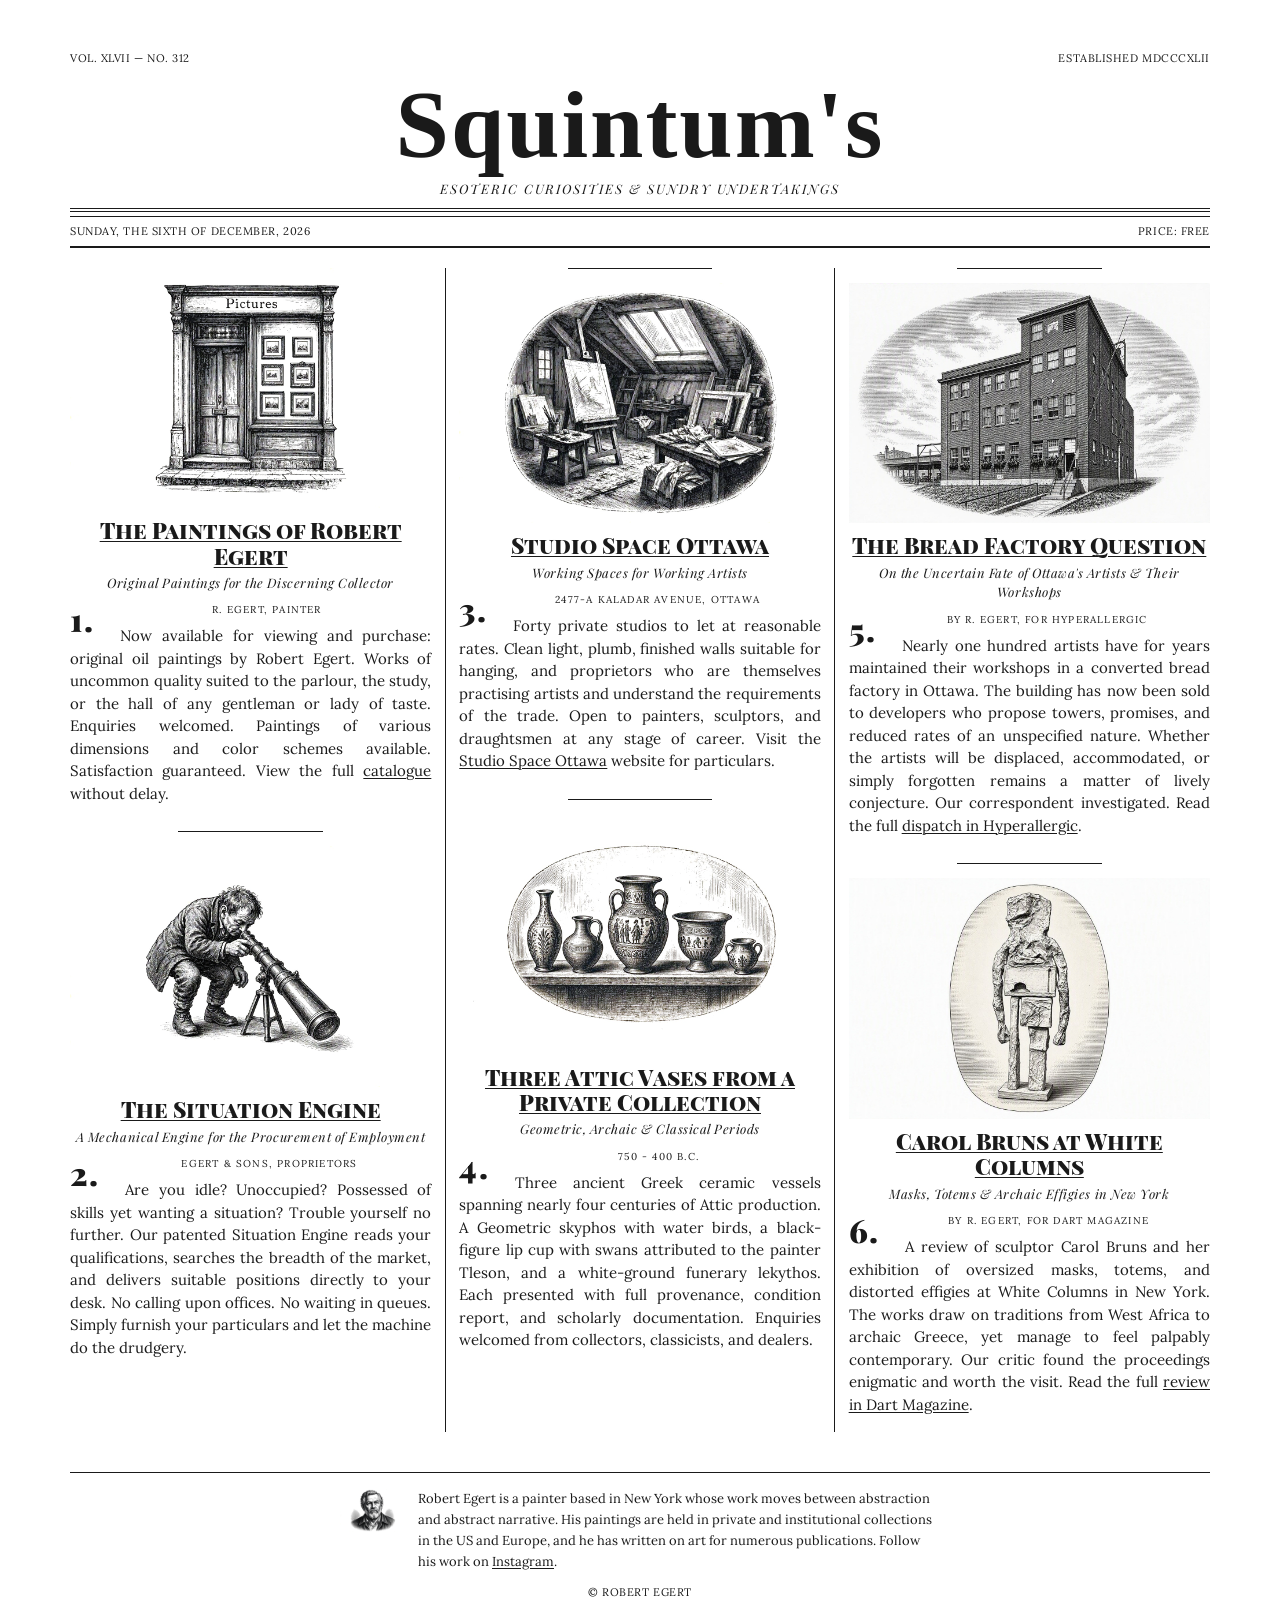
==== index.html @ ec03ce43 "Add Hyperallergic and Dart Magazine articles with illustrations Co-Authored-By: Claude Opus 4.6 <nor" ====
<!DOCTYPE html>
<html lang="en">
<head>
<meta charset="UTF-8">
<meta name="viewport" content="width=device-width, initial-scale=1.0">
<title>Squintum's — A Cabinet of Esoteric Curiosities</title>
<meta name="description" content="Squintum's: original paintings by Robert Egert, the Situation-Finding Engine, Studio Space Ottawa, and sundry curiosities collected for the discerning reader.">
<link rel="canonical" href="https://squintum.com/">

<!-- Open Graph -->
<meta property="og:type" content="website">
<meta property="og:url" content="https://squintum.com/">
<meta property="og:title" content="Squintum's">
<meta property="og:description" content="A Cabinet and Repository of Esoteric Curiosities and Sundry Undertakings. Original paintings, employment engines, artist studios, and more.">
<meta property="og:image" content="https://squintum.com/picture-gallery.jpg">
<meta property="og:image:width" content="1200">
<meta property="og:image:alt" content="The gallery of Robert Egert, painter">
<meta property="og:site_name" content="Squintum's">
<meta property="og:locale" content="en_US">

<!-- Twitter Card -->
<meta name="twitter:card" content="summary_large_image">
<meta name="twitter:title" content="Squintum's">
<meta name="twitter:description" content="A Cabinet and Repository of Esoteric Curiosities and Sundry Undertakings.">
<meta name="twitter:image" content="https://squintum.com/picture-gallery.jpg">

<!-- JSON-LD Structured Data -->
<script type="application/ld+json">
{
  "@context": "https://schema.org",
  "@type": "WebSite",
  "name": "Squintum's",
  "alternateName": "Squintum",
  "url": "https://squintum.com",
  "description": "A Cabinet and Repository of Esoteric Curiosities and Sundry Undertakings",
  "publisher": {
    "@type": "Person",
    "name": "Robert Egert",
    "url": "https://robertegert.com"
  }
}
</script>

<link rel="preconnect" href="https://fonts.googleapis.com">
<link rel="preconnect" href="https://fonts.gstatic.com" crossorigin>
<link href="https://fonts.googleapis.com/css2?family=Playfair+Display:ital,wght@0,400;0,700;0,900;1,400&family=Playfair+Display+SC:wght@400;700;900&family=Old+Standard+TT:ital,wght@0,400;0,700;1,400&family=Lora:ital,wght@0,400;0,700;1,400&display=swap" rel="stylesheet">
<style>
  *,
  *::before,
  *::after {
    margin: 0;
    padding: 0;
    box-sizing: border-box;
  }

  body {
    background-color: #ffffff;
    font-family: 'Lora', 'Georgia', serif;
    color: #1a1a1a;
    line-height: 1.5;
    font-size: 15px;
  }

  .page {
    max-width: 1200px;
    margin: 0 auto;
    padding: 20px 30px 60px;
  }

  /* ---- HEADER ---- */

  .masthead {
    text-align: center;
    padding: 30px 0 10px;
    border-bottom: 4px double #1a1a1a;
    margin-bottom: 4px;
  }

  .masthead-top {
    display: flex;
    justify-content: space-between;
    align-items: center;
    font-size: 11px;
    letter-spacing: 0.05em;
    text-transform: uppercase;
    margin-bottom: 10px;
  }

  .masthead h1 {
    font-family: 'Old Standard TT', 'Georgia', serif;
    font-size: clamp(48px, 8vw, 96px);
    font-weight: 700;
    line-height: 1;
    letter-spacing: 0.02em;
    margin: 0;
  }

  .masthead-subtitle {
    font-family: 'Playfair Display', serif;
    font-size: 13px;
    font-style: italic;
    letter-spacing: 0.15em;
    text-transform: uppercase;
    margin-top: 6px;
  }

  .masthead-rule {
    border: none;
    border-top: 1px solid #1a1a1a;
    margin: 0;
  }

  .masthead-info {
    display: flex;
    justify-content: space-between;
    font-size: 11px;
    letter-spacing: 0.05em;
    text-transform: uppercase;
    padding: 6px 0;
    border-bottom: 2px solid #1a1a1a;
    margin-bottom: 20px;
  }

  /* ---- COLUMNS ---- */

  .columns {
    column-count: 3;
    column-gap: 28px;
    column-rule: 1px solid #1a1a1a;
  }

  /* ---- ARTICLES ---- */

  .article {
    break-inside: avoid;
    margin-bottom: 10px;
    padding-bottom: 10px;
  }

  .article-divider {
    border: none;
    border-top: 1px solid #1a1a1a;
    width: 40%;
    margin: 0 auto 14px;
  }

  .article img {
    display: block;
    width: 100%;
    height: auto;
    margin-bottom: 10px;
  }

  .article h2 {
    font-family: 'Playfair Display SC', serif;
    font-size: 22px;
    font-weight: 900;
    line-height: 1.15;
    text-align: center;
    margin-bottom: 4px;
  }

  .article h3 {
    font-family: 'Playfair Display', serif;
    font-size: 13px;
    font-weight: 400;
    font-style: italic;
    text-align: center;
    margin-bottom: 10px;
    letter-spacing: 0.04em;
  }

  .article p {
    text-align: justify;
    text-indent: 1.2em;
    margin-bottom: 6px;
    hyphens: auto;
  }

  .columns {
    counter-reset: article-num;
  }

  .article {
    counter-increment: article-num;
  }

  .article p:first-of-type {
    text-indent: 0;
  }

  .article p:first-of-type::before {
    content: counter(article-num) ".";
    font-family: 'Playfair Display', serif;
    font-size: 3.2em;
    float: left;
    line-height: 0.8;
    margin: 4px 8px 0 0;
    font-weight: 900;
  }

  .article .byline {
    font-size: 10px;
    text-align: center;
    text-transform: uppercase;
    letter-spacing: 0.12em;
    margin-bottom: 8px;
    font-style: normal;
  }

  .article a {
    color: inherit;
    text-decoration: underline;
    text-decoration-thickness: 1px;
    text-underline-offset: 2px;
  }

  .article a:hover {
    text-decoration-thickness: 2px;
  }

  /* ---- FOOTER ---- */

  .site-footer {
    border-top: 1px solid #1a1a1a;
    margin-top: 40px;
    padding-top: 16px;
    display: flex;
    flex-direction: column;
    align-items: center;
  }

  .footer-bio {
    display: flex;
    align-items: flex-start;
    gap: 14px;
    max-width: 600px;
  }

  .footer-bio img {
    width: 64px;
    height: auto;
    flex-shrink: 0;
  }

  .footer-bio p {
    font-size: 13px;
    line-height: 1.6;
    text-align: left;
    margin: 0;
  }

  .site-footer .copyright {
    font-size: 11px;
    letter-spacing: 0.05em;
    text-transform: uppercase;
    margin-top: 12px;
  }

  .site-footer a {
    color: inherit;
    text-decoration: underline;
    text-decoration-thickness: 1px;
    text-underline-offset: 2px;
  }

  .site-footer a:hover {
    text-decoration-thickness: 2px;
  }

  /* ---- RESPONSIVE ---- */

  @media (max-width: 900px) {
    .columns {
      column-count: 2;
    }
    .page {
      padding: 15px 20px 40px;
    }
  }

  @media (max-width: 560px) {
    .columns {
      column-count: 1;
    }
    .page {
      padding: 10px 15px 30px;
    }
    .masthead h1 {
      font-size: 42px;
    }
    .masthead-top,
    .masthead-info {
      flex-direction: column;
      align-items: center;
      gap: 2px;
    }
  }
</style>
</head>
<body>
<div class="page">

  <header class="masthead">
    <div class="masthead-top">
      <span>Vol. XLVII &mdash; No. 312</span>
      <span>Established MDCCCXLII</span>
    </div>
    <h1>Squintum's</h1>
    <p class="masthead-subtitle">Esoteric Curiosities &amp; Sundry Undertakings</p>
  </header>
  <hr class="masthead-rule">
  <div class="masthead-info">
    <span id="pub-date"></span>
<span>Price: Free</span>
  </div>

  <div class="columns">

    <article class="article">
      <a href="https://robertegert.com"><img src="picture-gallery.jpg" alt="The gallery of Robert Egert, painter"></a>
      <h2><a href="https://robertegert.com">The Paintings of Robert Egert</a></h2>
      <h3>Original Paintings for the Discerning Collector</h3>
      <p class="byline">R. Egert, Painter</p>
      <p>Now available for viewing and purchase: original oil paintings by Robert Egert. Works of uncommon quality suited to the parlour, the study, or the hall of any gentleman or lady of taste. Enquiries welcomed. Paintings of various dimensions and color schemes available. Satisfaction guaranteed. View the full <a href="https://robertegert.com">catalogue</a> without delay.</p>
    </article>

    <article class="article">
      <hr class="article-divider">
      <a href="https://job-search-frontend.pages.dev"><img src="telescope-man.jpg" alt="A man searching the horizon through a telescope"></a>
      <h2><a href="https://job-search-frontend.pages.dev">The Situation Engine</a></h2>
      <h3>A Mechanical Engine for the Procurement of Employment</h3>
      <p class="byline">Egert &amp; Sons, Proprietors</p>
      <p>Are you idle? Unoccupied? Possessed of skills yet wanting a situation? Trouble yourself no further. Our patented Situation Engine reads your qualifications, searches the breadth of the market, and delivers suitable positions directly to your desk. No calling upon offices. No waiting in queues. Simply furnish your particulars and let the machine do the drudgery.</p>
    </article>

    <article class="article">
      <hr class="article-divider">
      <a href="https://sso-website.pages.dev"><img src="studio.jpg" alt="An artist's studio, cluttered with easels and canvasses"></a>
      <h2><a href="https://sso-website.pages.dev">Studio Space Ottawa</a></h2>
      <h3>Working Spaces for Working Artists</h3>
      <p class="byline">2477-A Kaladar Avenue, Ottawa</p>
      <p>Forty private studios to let at reasonable rates. Clean light, plumb, finished walls suitable for hanging, and proprietors who are themselves practising artists and understand the requirements of the trade. Open to painters, sculptors, and draughtsmen at any stage of career. Visit the <a href="https://sso-website.pages.dev">Studio Space Ottawa</a> website for particulars.</p>
    </article>

    <article class="article">
      <hr class="article-divider">
      <a href="https://greek-vases-site.pages.dev"><img src="vases-illustration.jpg" alt="Five ancient Greek vases arranged on a shelf, rendered in engraving style"></a>
      <h2><a href="https://greek-vases-site.pages.dev">Three Attic Vases from a Private Collection</a></h2>
      <h3>Geometric, Archaic &amp; Classical Periods</h3>
      <p class="byline">750 - 400 B.C.</p>
      <p>Three ancient Greek ceramic vessels spanning nearly four centuries of Attic production. A Geometric skyphos with water birds, a black-figure lip cup with swans attributed to the painter Tleson, and a white-ground funerary lekythos. Each presented with full provenance, condition report, and scholarly documentation. Enquiries welcomed from collectors, classicists, and dealers.</p>
    </article>

    <article class="article">
      <hr class="article-divider">
      <a href="https://hyperallergic.com/ottawa-bread-factory-turned-artists-studios-faces-uncertain-future/"><img src="hyperallergic.jpg" alt="The Enriched Bread Artists building in Ottawa"></a>
      <h2><a href="https://hyperallergic.com/ottawa-bread-factory-turned-artists-studios-faces-uncertain-future/">The Bread Factory Question</a></h2>
      <h3>On the Uncertain Fate of Ottawa's Artists &amp; Their Workshops</h3>
      <p class="byline">By R. Egert, for Hyperallergic</p>
      <p>Nearly one hundred artists have for years maintained their workshops in a converted bread factory in Ottawa. The building has now been sold to developers who propose towers, promises, and reduced rates of an unspecified nature. Whether the artists will be displaced, accommodated, or simply forgotten remains a matter of lively conjecture. Our correspondent investigated. Read the full <a href="https://hyperallergic.com/ottawa-bread-factory-turned-artists-studios-faces-uncertain-future/">dispatch in Hyperallergic</a>.</p>
    </article>

    <article class="article">
      <hr class="article-divider">
      <a href="https://dartmagazine.com/?p=2984"><img src="dart-international.jpg" alt="A sculptural effigy by Carol Bruns"></a>
      <h2><a href="https://dartmagazine.com/?p=2984">Carol Bruns at White Columns</a></h2>
      <h3>Masks, Totems &amp; Archaic Effigies in New York</h3>
      <p class="byline">By R. Egert, for Dart Magazine</p>
      <p>A review of sculptor Carol Bruns and her exhibition of oversized masks, totems, and distorted effigies at White Columns in New York. The works draw on traditions from West Africa to archaic Greece, yet manage to feel palpably contemporary. Our critic found the proceedings enigmatic and worth the visit. Read the full <a href="https://dartmagazine.com/?p=2984">review in Dart Magazine</a>.</p>
    </article>

  </div>

  <footer class="site-footer">
    <div class="footer-bio">
      <img src="un-homme-profound.jpg" alt="Portrait of Robert Egert">
      <p>Robert Egert is a painter based in New York whose work moves between abstraction and abstract narrative. His paintings are held in private and institutional collections in the US and Europe, and he has written on art for numerous publications. Follow his work on <a href="https://www.instagram.com/robert_egert/">Instagram</a>.</p>
    </div>
    <p class="copyright">&copy; Robert Egert</p>
  </footer>

</div>
<script>
  (function () {
    var ordinals = ["First","Second","Third","Fourth","Fifth","Sixth","Seventh","Eighth","Ninth","Tenth",
      "Eleventh","Twelfth","Thirteenth","Fourteenth","Fifteenth","Sixteenth","Seventeenth","Eighteenth","Nineteenth","Twentieth",
      "Twenty-First","Twenty-Second","Twenty-Third","Twenty-Fourth","Twenty-Fifth","Twenty-Sixth","Twenty-Seventh","Twenty-Eighth","Twenty-Ninth","Thirtieth","Thirty-First"];
    var today = new Date();
    var weekday = today.toLocaleDateString('en-US', { weekday: 'long' });
    var month = today.toLocaleDateString('en-US', { month: 'long' });
    var day = ordinals[today.getDate() - 1];
    var year = today.getFullYear();
    document.getElementById('pub-date').textContent = weekday + ', the ' + day + ' of ' + month + ', ' + year;
  })();
</script>
</body>
</html>
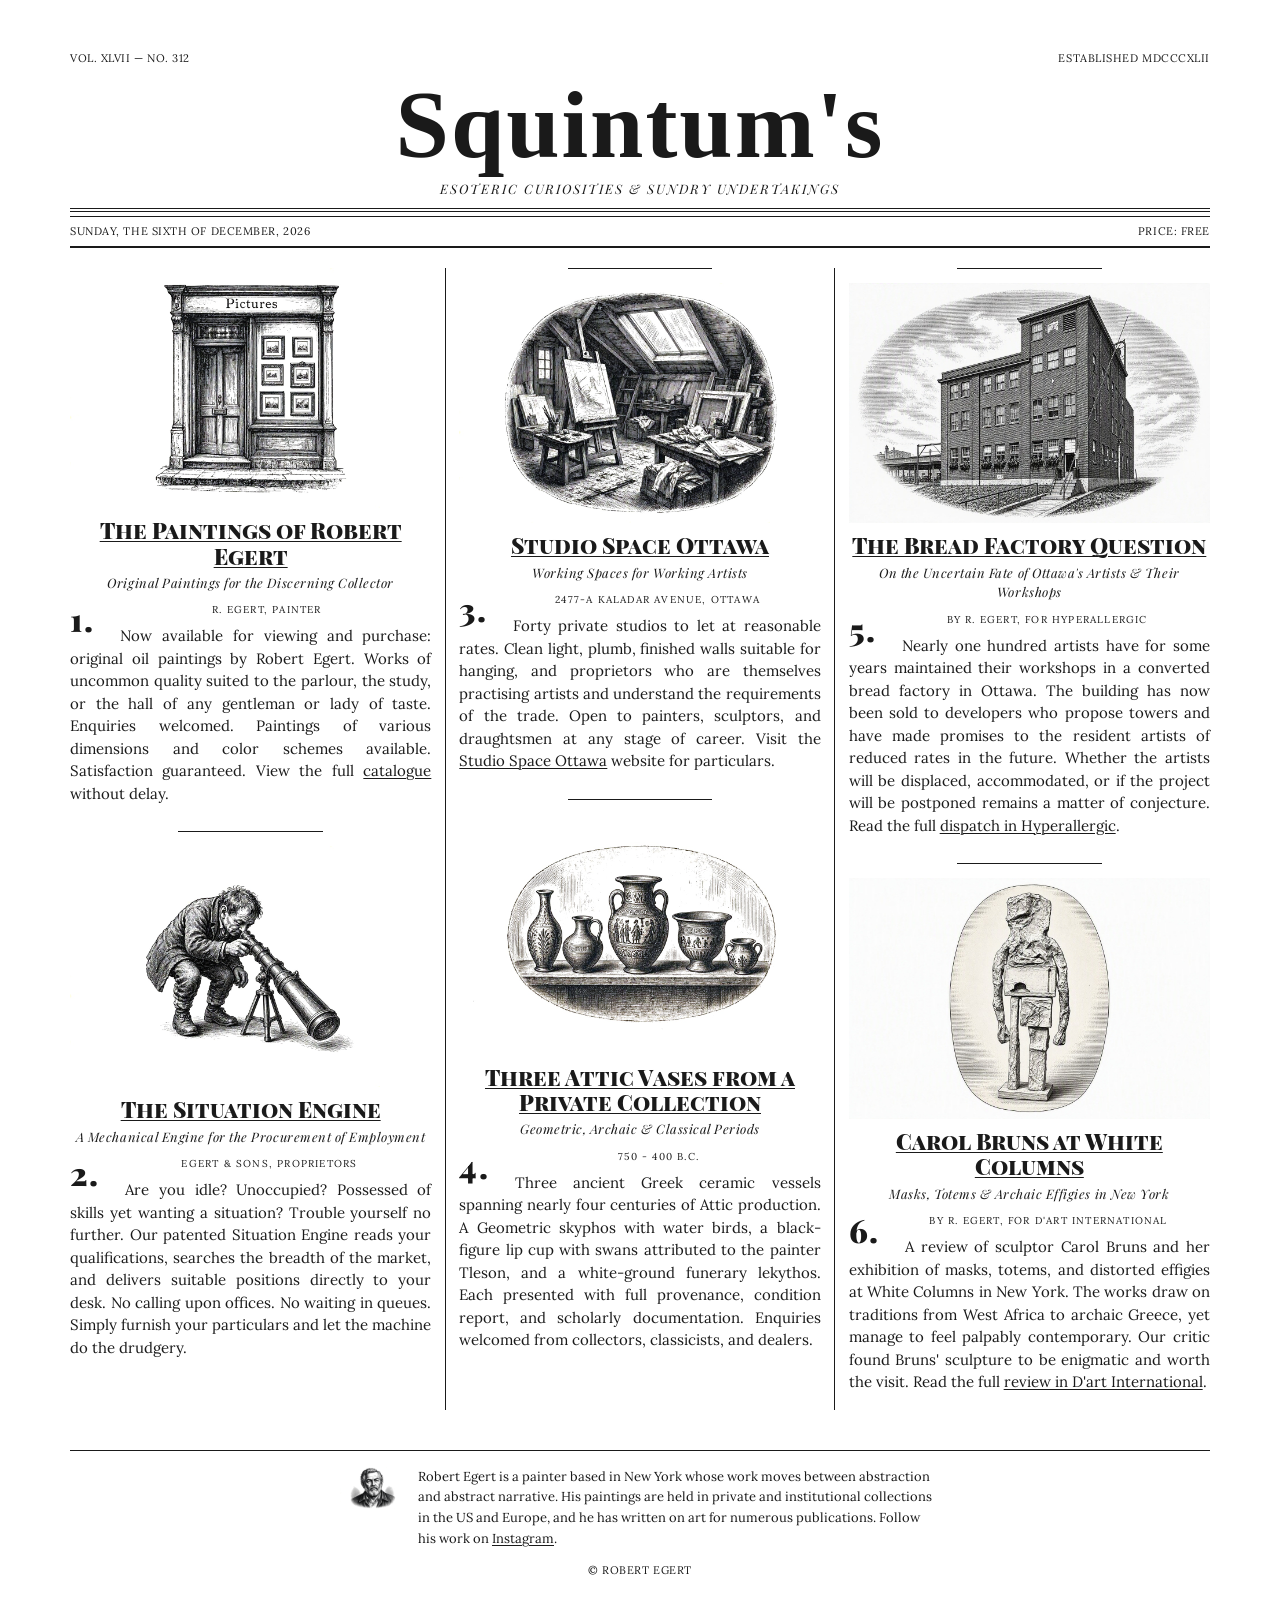
==== commit 88d25060: "Edit Hyperallergic and D'art International article copy Co-Authored-By: Claude Opus 4.6 <noreply@ant" ====
--- a/index.html
+++ b/index.html
@@ -358,7 +358,7 @@
       <h2><a href="https://hyperallergic.com/ottawa-bread-factory-turned-artists-studios-faces-uncertain-future/">The Bread Factory Question</a></h2>
       <h3>On the Uncertain Fate of Ottawa's Artists &amp; Their Workshops</h3>
       <p class="byline">By R. Egert, for Hyperallergic</p>
-      <p>Nearly one hundred artists have for years maintained their workshops in a converted bread factory in Ottawa. The building has now been sold to developers who propose towers, promises, and reduced rates of an unspecified nature. Whether the artists will be displaced, accommodated, or simply forgotten remains a matter of lively conjecture. Our correspondent investigated. Read the full <a href="https://hyperallergic.com/ottawa-bread-factory-turned-artists-studios-faces-uncertain-future/">dispatch in Hyperallergic</a>.</p>
+      <p>Nearly one hundred artists have for some years maintained their workshops in a converted bread factory in Ottawa. The building has now been sold to developers who propose towers and have made promises to the resident artists of reduced rates in the future. Whether the artists will be displaced, accommodated, or if the project will be postponed remains a matter of conjecture. Read the full <a href="https://hyperallergic.com/ottawa-bread-factory-turned-artists-studios-faces-uncertain-future/">dispatch in Hyperallergic</a>.</p>
     </article>
 
     <article class="article">
@@ -366,8 +366,8 @@
       <a href="https://dartmagazine.com/?p=2984"><img src="dart-international.jpg" alt="A sculptural effigy by Carol Bruns"></a>
       <h2><a href="https://dartmagazine.com/?p=2984">Carol Bruns at White Columns</a></h2>
       <h3>Masks, Totems &amp; Archaic Effigies in New York</h3>
-      <p class="byline">By R. Egert, for Dart Magazine</p>
-      <p>A review of sculptor Carol Bruns and her exhibition of oversized masks, totems, and distorted effigies at White Columns in New York. The works draw on traditions from West Africa to archaic Greece, yet manage to feel palpably contemporary. Our critic found the proceedings enigmatic and worth the visit. Read the full <a href="https://dartmagazine.com/?p=2984">review in Dart Magazine</a>.</p>
+      <p class="byline">By R. Egert, for D'art International</p>
+      <p>A review of sculptor Carol Bruns and her exhibition of masks, totems, and distorted effigies at White Columns in New York. The works draw on traditions from West Africa to archaic Greece, yet manage to feel palpably contemporary. Our critic found Bruns' sculpture to be enigmatic and worth the visit. Read the full <a href="https://dartmagazine.com/?p=2984">review in D'art International</a>.</p>
     </article>
 
   </div>
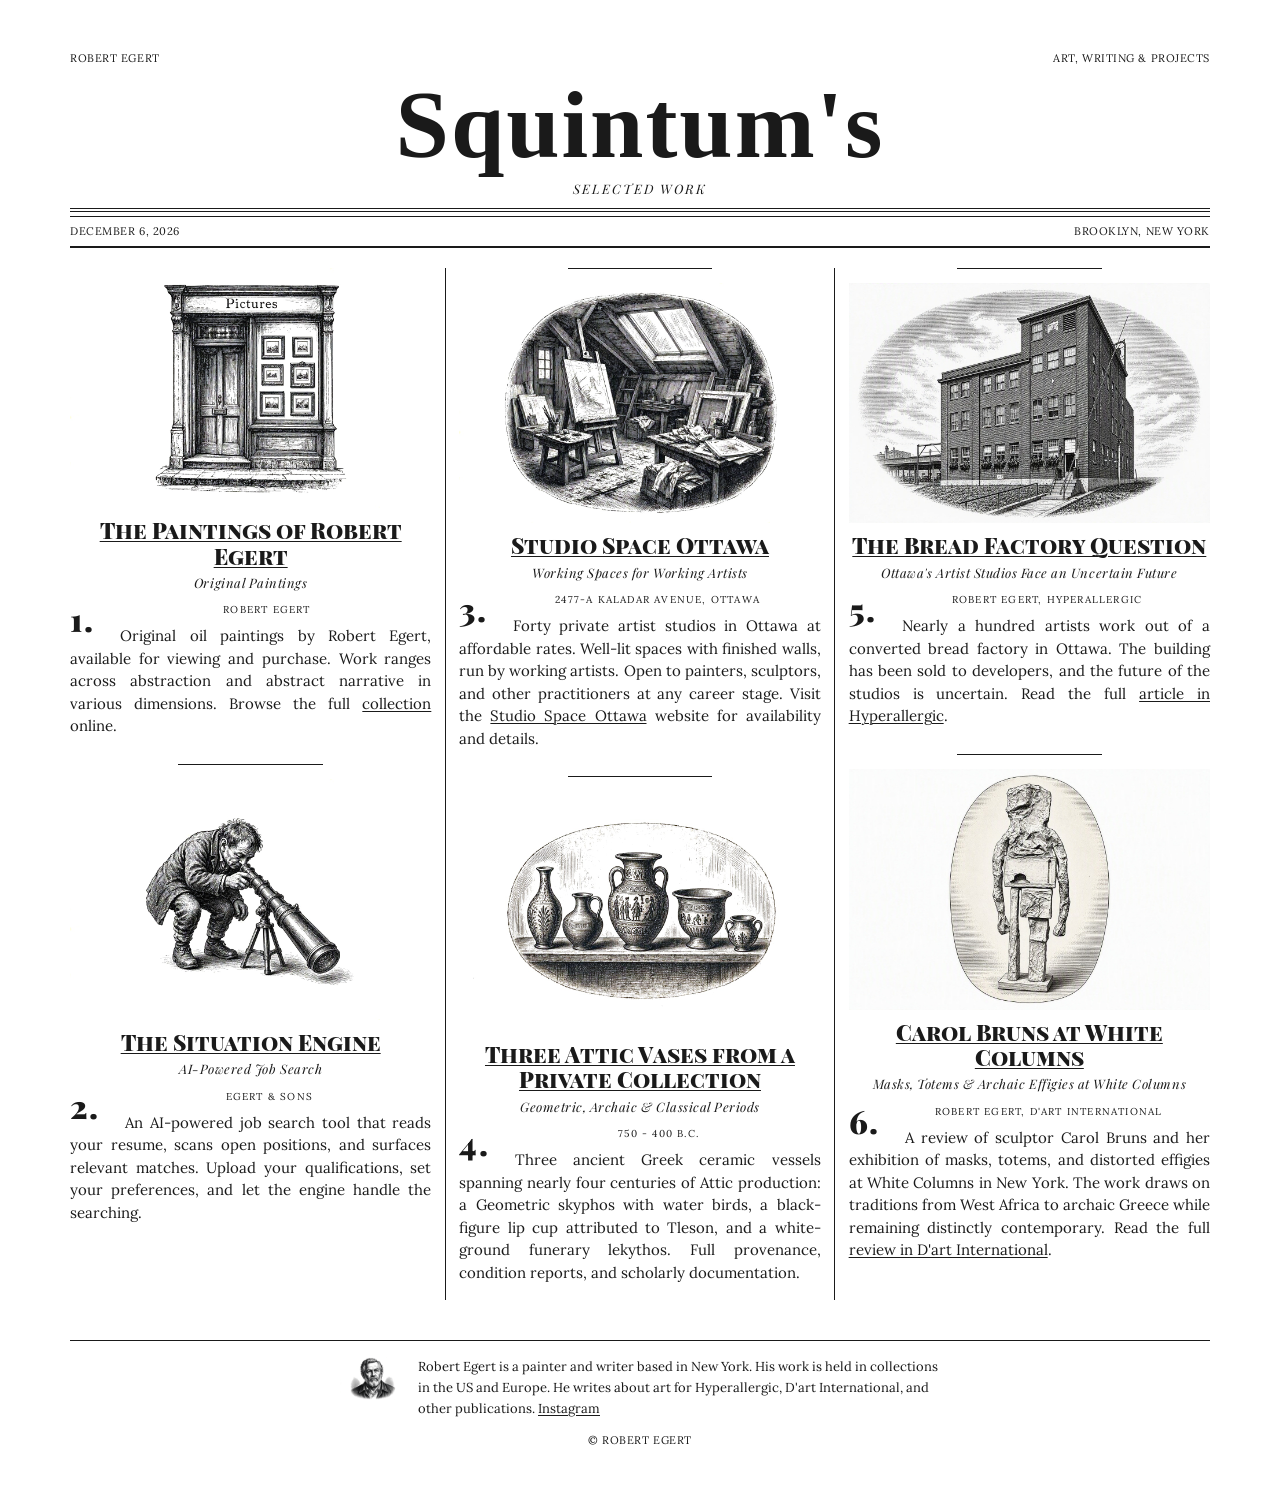
==== commit d2ebde5c: "Update copy to plain contemporary voice Rewrite all portal article copy, subtitles, and bylines from" ====
--- a/index.html
+++ b/index.html
@@ -4,14 +4,14 @@
 <meta charset="UTF-8">
 <meta name="viewport" content="width=device-width, initial-scale=1.0">
 <title>Squintum's — A Cabinet of Esoteric Curiosities</title>
-<meta name="description" content="Squintum's: original paintings by Robert Egert, the Situation-Finding Engine, Studio Space Ottawa, and sundry curiosities collected for the discerning reader.">
+<meta name="description" content="Squintum's: paintings by Robert Egert, art writing, the Situation Engine job search tool, Studio Space Ottawa, and other projects.">
 <link rel="canonical" href="https://squintum.com/">
 
 <!-- Open Graph -->
 <meta property="og:type" content="website">
 <meta property="og:url" content="https://squintum.com/">
 <meta property="og:title" content="Squintum's">
-<meta property="og:description" content="A Cabinet and Repository of Esoteric Curiosities and Sundry Undertakings. Original paintings, employment engines, artist studios, and more.">
+<meta property="og:description" content="Paintings by Robert Egert, art writing, the Situation Engine job search tool, Studio Space Ottawa, and other projects.">
 <meta property="og:image" content="https://squintum.com/picture-gallery.jpg">
 <meta property="og:image:width" content="1200">
 <meta property="og:image:alt" content="The gallery of Robert Egert, painter">
@@ -21,7 +21,7 @@
 <!-- Twitter Card -->
 <meta name="twitter:card" content="summary_large_image">
 <meta name="twitter:title" content="Squintum's">
-<meta name="twitter:description" content="A Cabinet and Repository of Esoteric Curiosities and Sundry Undertakings.">
+<meta name="twitter:description" content="Paintings by Robert Egert, art writing, the Situation Engine job search tool, Studio Space Ottawa, and other projects.">
 <meta name="twitter:image" content="https://squintum.com/picture-gallery.jpg">
 
 <!-- JSON-LD Structured Data -->
@@ -32,7 +32,7 @@
   "name": "Squintum's",
   "alternateName": "Squintum",
   "url": "https://squintum.com",
-  "description": "A Cabinet and Repository of Esoteric Curiosities and Sundry Undertakings",
+  "description": "Paintings, art writing, and projects by Robert Egert",
   "publisher": {
     "@type": "Person",
     "name": "Robert Egert",
@@ -303,16 +303,16 @@
 
   <header class="masthead">
     <div class="masthead-top">
-      <span>Vol. XLVII &mdash; No. 312</span>
-      <span>Established MDCCCXLII</span>
+      <span>Robert Egert</span>
+      <span>Art, Writing &amp; Projects</span>
     </div>
     <h1>Squintum's</h1>
-    <p class="masthead-subtitle">Esoteric Curiosities &amp; Sundry Undertakings</p>
+    <p class="masthead-subtitle">Selected Work</p>
   </header>
   <hr class="masthead-rule">
   <div class="masthead-info">
     <span id="pub-date"></span>
-<span>Price: Free</span>
+<span>Brooklyn, New York</span>
   </div>
 
   <div class="columns">
@@ -320,18 +320,18 @@
     <article class="article">
       <a href="https://robertegert.com"><img src="picture-gallery.jpg" alt="The gallery of Robert Egert, painter"></a>
       <h2><a href="https://robertegert.com">The Paintings of Robert Egert</a></h2>
-      <h3>Original Paintings for the Discerning Collector</h3>
-      <p class="byline">R. Egert, Painter</p>
-      <p>Now available for viewing and purchase: original oil paintings by Robert Egert. Works of uncommon quality suited to the parlour, the study, or the hall of any gentleman or lady of taste. Enquiries welcomed. Paintings of various dimensions and color schemes available. Satisfaction guaranteed. View the full <a href="https://robertegert.com">catalogue</a> without delay.</p>
+      <h3>Original Paintings</h3>
+      <p class="byline">Robert Egert</p>
+      <p>Original oil paintings by Robert Egert, available for viewing and purchase. Work ranges across abstraction and abstract narrative in various dimensions. Browse the full <a href="https://robertegert.com">collection</a> online.</p>
     </article>
 
     <article class="article">
       <hr class="article-divider">
       <a href="https://job-search-frontend.pages.dev"><img src="telescope-man.jpg" alt="A man searching the horizon through a telescope"></a>
       <h2><a href="https://job-search-frontend.pages.dev">The Situation Engine</a></h2>
-      <h3>A Mechanical Engine for the Procurement of Employment</h3>
-      <p class="byline">Egert &amp; Sons, Proprietors</p>
-      <p>Are you idle? Unoccupied? Possessed of skills yet wanting a situation? Trouble yourself no further. Our patented Situation Engine reads your qualifications, searches the breadth of the market, and delivers suitable positions directly to your desk. No calling upon offices. No waiting in queues. Simply furnish your particulars and let the machine do the drudgery.</p>
+      <h3>AI-Powered Job Search</h3>
+      <p class="byline">Egert &amp; Sons</p>
+      <p>An AI-powered job search tool that reads your resume, scans open positions, and surfaces relevant matches. Upload your qualifications, set your preferences, and let the engine handle the searching.</p>
     </article>
 
     <article class="article">
@@ -340,34 +340,34 @@
       <h2><a href="https://sso-website.pages.dev">Studio Space Ottawa</a></h2>
       <h3>Working Spaces for Working Artists</h3>
       <p class="byline">2477-A Kaladar Avenue, Ottawa</p>
-      <p>Forty private studios to let at reasonable rates. Clean light, plumb, finished walls suitable for hanging, and proprietors who are themselves practising artists and understand the requirements of the trade. Open to painters, sculptors, and draughtsmen at any stage of career. Visit the <a href="https://sso-website.pages.dev">Studio Space Ottawa</a> website for particulars.</p>
-    </article>
-
-    <article class="article">
-      <hr class="article-divider">
-      <a href="https://greek-vases-site.pages.dev"><img src="vases-illustration.jpg" alt="Five ancient Greek vases arranged on a shelf, rendered in engraving style"></a>
-      <h2><a href="https://greek-vases-site.pages.dev">Three Attic Vases from a Private Collection</a></h2>
+      <p>Forty private artist studios in Ottawa at affordable rates. Well-lit spaces with finished walls, run by working artists. Open to painters, sculptors, and other practitioners at any career stage. Visit the <a href="https://sso-website.pages.dev">Studio Space Ottawa</a> website for availability and details.</p>
+    </article>
+
+    <article class="article">
+      <hr class="article-divider">
+      <a href="/vases/"><img src="vases-illustration.jpg" alt="Five ancient Greek vases arranged on a shelf, rendered in engraving style"></a>
+      <h2><a href="/vases/">Three Attic Vases from a Private Collection</a></h2>
       <h3>Geometric, Archaic &amp; Classical Periods</h3>
       <p class="byline">750 - 400 B.C.</p>
-      <p>Three ancient Greek ceramic vessels spanning nearly four centuries of Attic production. A Geometric skyphos with water birds, a black-figure lip cup with swans attributed to the painter Tleson, and a white-ground funerary lekythos. Each presented with full provenance, condition report, and scholarly documentation. Enquiries welcomed from collectors, classicists, and dealers.</p>
+      <p>Three ancient Greek ceramic vessels spanning nearly four centuries of Attic production: a Geometric skyphos with water birds, a black-figure lip cup attributed to Tleson, and a white-ground funerary lekythos. Full provenance, condition reports, and scholarly documentation.</p>
     </article>
 
     <article class="article">
       <hr class="article-divider">
       <a href="https://hyperallergic.com/ottawa-bread-factory-turned-artists-studios-faces-uncertain-future/"><img src="hyperallergic.jpg" alt="The Enriched Bread Artists building in Ottawa"></a>
       <h2><a href="https://hyperallergic.com/ottawa-bread-factory-turned-artists-studios-faces-uncertain-future/">The Bread Factory Question</a></h2>
-      <h3>On the Uncertain Fate of Ottawa's Artists &amp; Their Workshops</h3>
-      <p class="byline">By R. Egert, for Hyperallergic</p>
-      <p>Nearly one hundred artists have for some years maintained their workshops in a converted bread factory in Ottawa. The building has now been sold to developers who propose towers and have made promises to the resident artists of reduced rates in the future. Whether the artists will be displaced, accommodated, or if the project will be postponed remains a matter of conjecture. Read the full <a href="https://hyperallergic.com/ottawa-bread-factory-turned-artists-studios-faces-uncertain-future/">dispatch in Hyperallergic</a>.</p>
+      <h3>Ottawa's Artist Studios Face an Uncertain Future</h3>
+      <p class="byline">Robert Egert, Hyperallergic</p>
+      <p>Nearly a hundred artists work out of a converted bread factory in Ottawa. The building has been sold to developers, and the future of the studios is uncertain. Read the full <a href="https://hyperallergic.com/ottawa-bread-factory-turned-artists-studios-faces-uncertain-future/">article in Hyperallergic</a>.</p>
     </article>
 
     <article class="article">
       <hr class="article-divider">
       <a href="https://dartmagazine.com/?p=2984"><img src="dart-international.jpg" alt="A sculptural effigy by Carol Bruns"></a>
       <h2><a href="https://dartmagazine.com/?p=2984">Carol Bruns at White Columns</a></h2>
-      <h3>Masks, Totems &amp; Archaic Effigies in New York</h3>
-      <p class="byline">By R. Egert, for D'art International</p>
-      <p>A review of sculptor Carol Bruns and her exhibition of masks, totems, and distorted effigies at White Columns in New York. The works draw on traditions from West Africa to archaic Greece, yet manage to feel palpably contemporary. Our critic found Bruns' sculpture to be enigmatic and worth the visit. Read the full <a href="https://dartmagazine.com/?p=2984">review in D'art International</a>.</p>
+      <h3>Masks, Totems &amp; Archaic Effigies at White Columns</h3>
+      <p class="byline">Robert Egert, D'art International</p>
+      <p>A review of sculptor Carol Bruns and her exhibition of masks, totems, and distorted effigies at White Columns in New York. The work draws on traditions from West Africa to archaic Greece while remaining distinctly contemporary. Read the full <a href="https://dartmagazine.com/?p=2984">review in D'art International</a>.</p>
     </article>
 
   </div>
@@ -375,7 +375,7 @@
   <footer class="site-footer">
     <div class="footer-bio">
       <img src="un-homme-profound.jpg" alt="Portrait of Robert Egert">
-      <p>Robert Egert is a painter based in New York whose work moves between abstraction and abstract narrative. His paintings are held in private and institutional collections in the US and Europe, and he has written on art for numerous publications. Follow his work on <a href="https://www.instagram.com/robert_egert/">Instagram</a>.</p>
+      <p>Robert Egert is a painter and writer based in New York. His work is held in collections in the US and Europe. He writes about art for Hyperallergic, D'art International, and other publications. <a href="https://www.instagram.com/robert_egert/">Instagram</a></p>
     </div>
     <p class="copyright">&copy; Robert Egert</p>
   </footer>
@@ -383,15 +383,11 @@
 </div>
 <script>
   (function () {
-    var ordinals = ["First","Second","Third","Fourth","Fifth","Sixth","Seventh","Eighth","Ninth","Tenth",
-      "Eleventh","Twelfth","Thirteenth","Fourteenth","Fifteenth","Sixteenth","Seventeenth","Eighteenth","Nineteenth","Twentieth",
-      "Twenty-First","Twenty-Second","Twenty-Third","Twenty-Fourth","Twenty-Fifth","Twenty-Sixth","Twenty-Seventh","Twenty-Eighth","Twenty-Ninth","Thirtieth","Thirty-First"];
     var today = new Date();
-    var weekday = today.toLocaleDateString('en-US', { weekday: 'long' });
     var month = today.toLocaleDateString('en-US', { month: 'long' });
-    var day = ordinals[today.getDate() - 1];
+    var day = today.getDate();
     var year = today.getFullYear();
-    document.getElementById('pub-date').textContent = weekday + ', the ' + day + ' of ' + month + ', ' + year;
+    document.getElementById('pub-date').textContent = month + ' ' + day + ', ' + year;
   })();
 </script>
 </body>
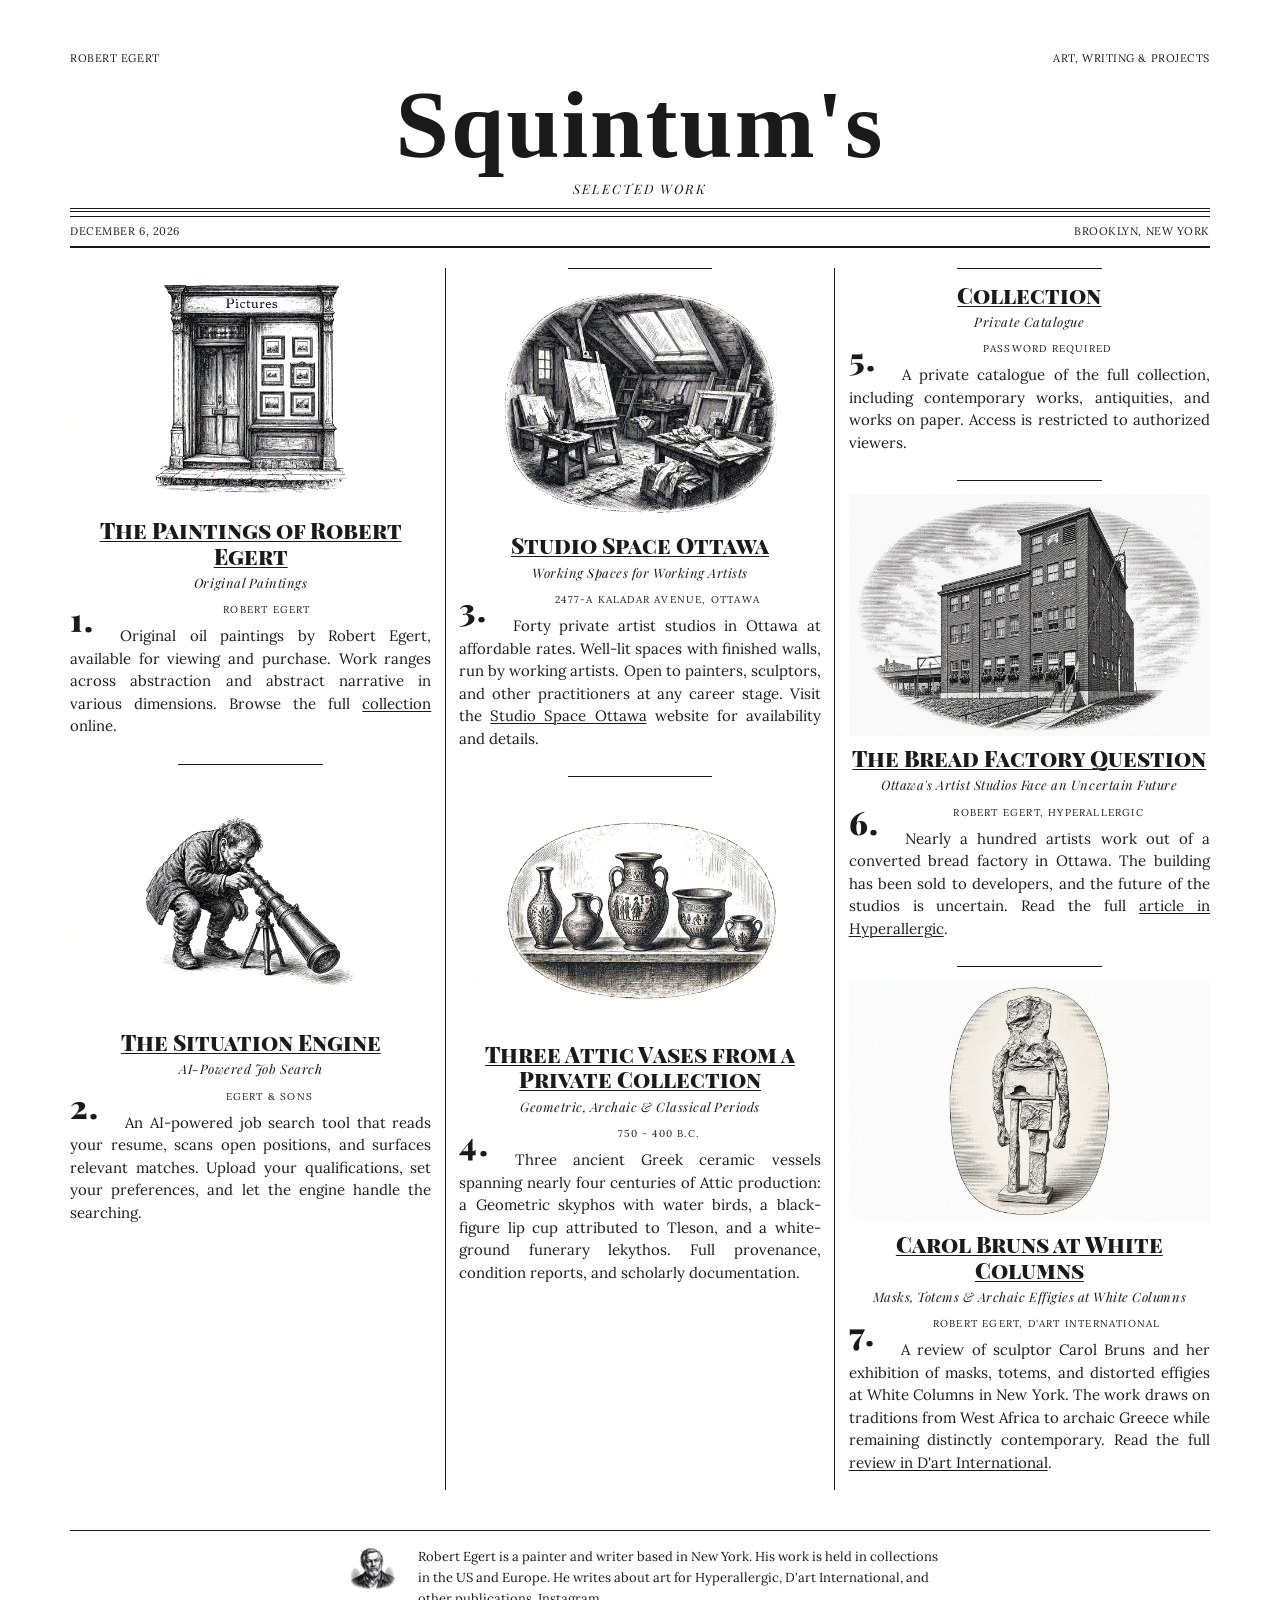
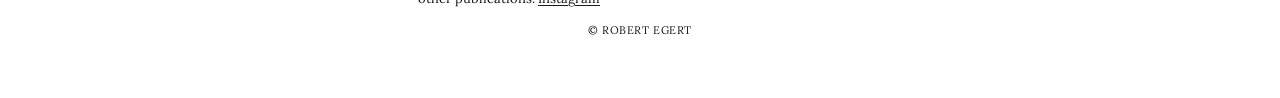
==== commit 66cd4e2b: "Add private collection catalogue at /collection/ Password-protected catalogue site for insurance and" ====
--- a/index.html
+++ b/index.html
@@ -354,6 +354,14 @@
 
     <article class="article">
       <hr class="article-divider">
+      <h2><a href="/collection/">Collection</a></h2>
+      <h3>Private Catalogue</h3>
+      <p class="byline">Password Required</p>
+      <p>A private catalogue of the full collection, including contemporary works, antiquities, and works on paper. Access is restricted to authorized viewers.</p>
+    </article>
+
+    <article class="article">
+      <hr class="article-divider">
       <a href="https://hyperallergic.com/ottawa-bread-factory-turned-artists-studios-faces-uncertain-future/"><img src="hyperallergic.jpg" alt="The Enriched Bread Artists building in Ottawa"></a>
       <h2><a href="https://hyperallergic.com/ottawa-bread-factory-turned-artists-studios-faces-uncertain-future/">The Bread Factory Question</a></h2>
       <h3>Ottawa's Artist Studios Face an Uncertain Future</h3>
@@ -390,5 +398,6 @@
     document.getElementById('pub-date').textContent = month + ' ' + day + ', ' + year;
   })();
 </script>
+<script type='module' src='https://static.cloudflareinsights.com/beacon.min.js' data-cf-beacon='{"token": "6dff384c9cf343bf89ef3ced9c500909"}'></script>
 </body>
 </html>
